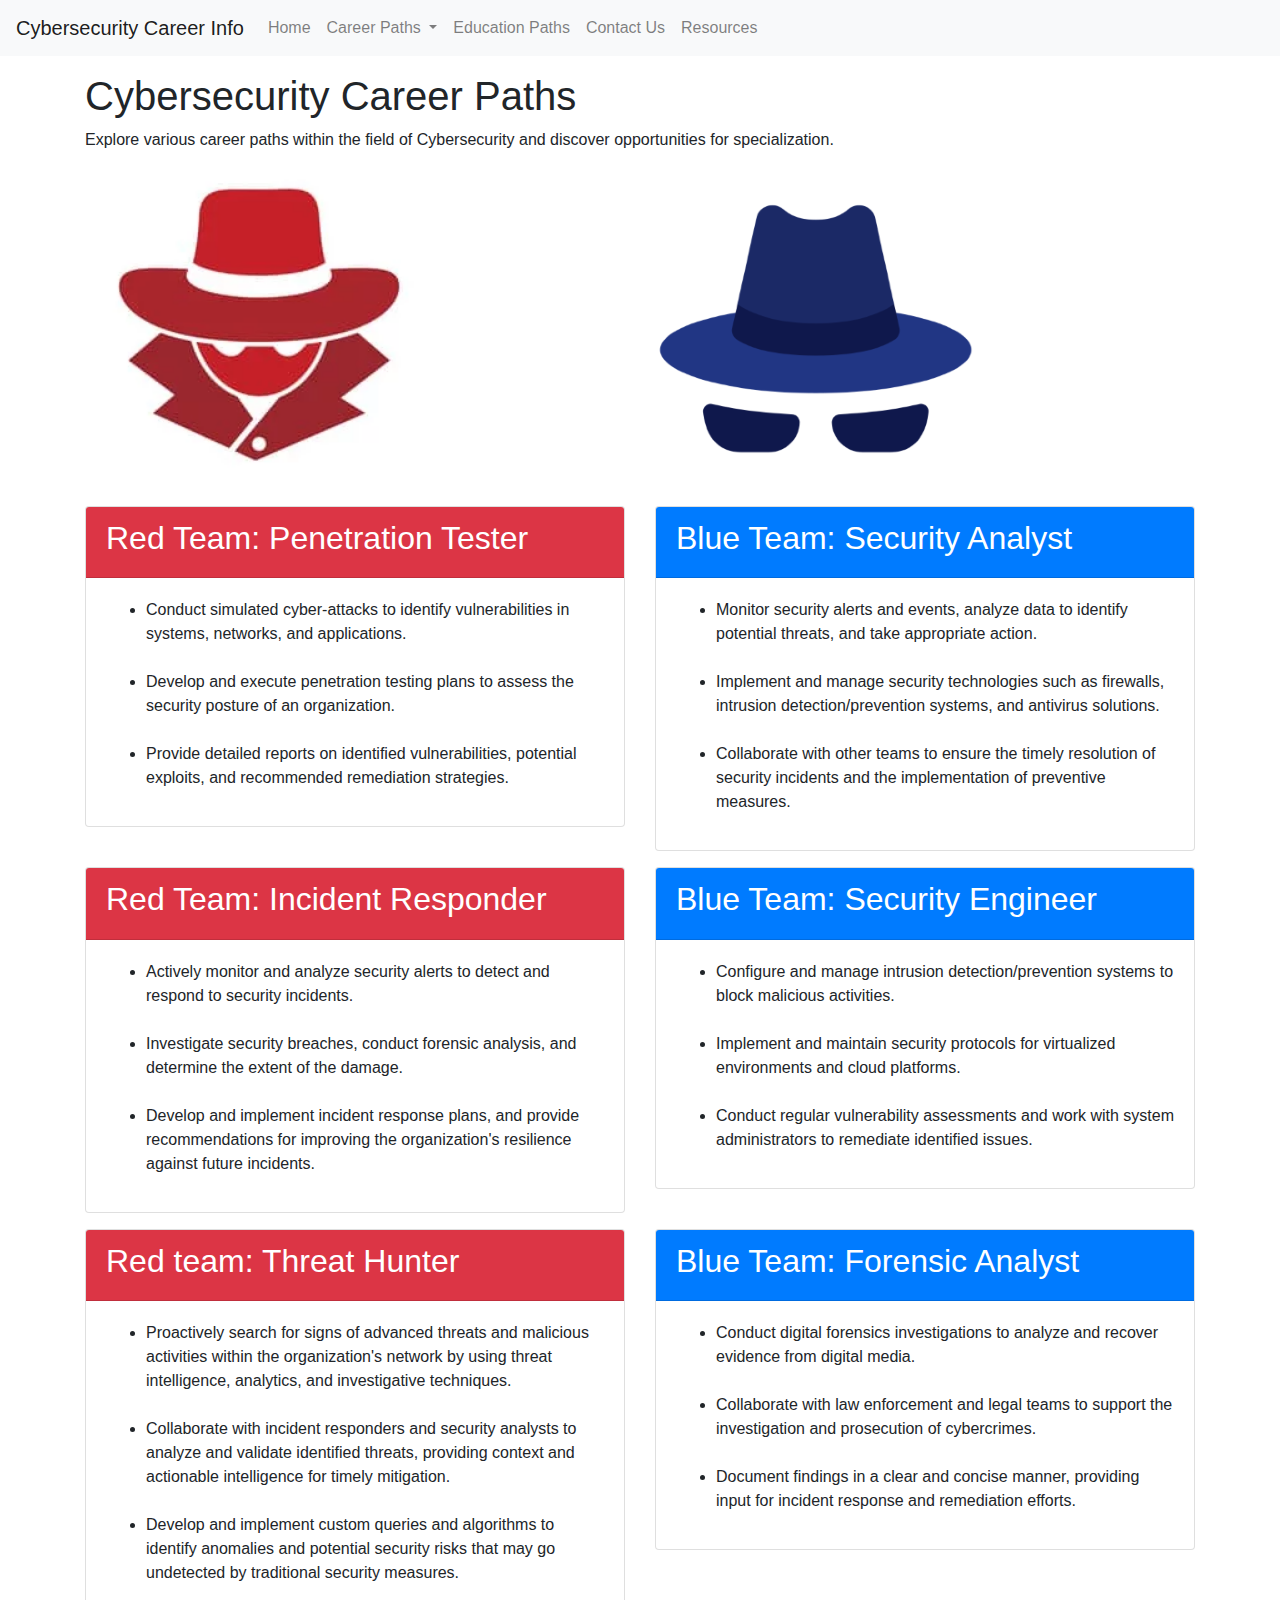
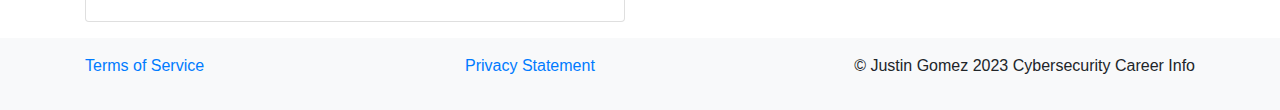
==== careerpaths.html @ e1d02715 "Commiting Index.html and Career Paths page" ====
<!-- DEVELOPER: Justin Gomez, IS117-003, Fall 2023 -->

<!DOCTYPE html>
<html lang="en">

<head>
    <meta charset="UTF-8">
    <meta name="viewport" content="width=device-width, initial-scale=1, shrink-to-fit=no">
    <link rel="stylesheet" href="https://stackpath.bootstrapcdn.com/bootstrap/4.5.2/css/bootstrap.min.css">
    <link rel="stylesheet" href="styles.css">
    <title>Career Paths - Cybersecurity Career Info</title>
</head>

<body>
    <body>
        <nav class="navbar navbar-expand-lg navbar-light bg-light">
            <a class="navbar-brand" href="index.html">Cybersecurity Career Info</a>
            <button class="navbar-toggler" type="button" data-toggle="collapse" data-target="#navbarNav"
                aria-controls="navbarNav" aria-expanded="false" aria-label="Toggle navigation">
                <span class="navbar-toggler-icon"></span>
            </button>
            <div class="collapse navbar-collapse" id="navbarNav">
                <ul class="navbar-nav mr-auto">
                    <li class="nav-item">
                        <a class="nav-link" href="index.html">Home</a>
                    </li>
                    <li class="nav-item dropdown">
                        <a class="nav-link dropdown-toggle" href="careerpaths.html" id="navbarDropdown" role="button"
                            data-toggle="dropdown" aria-haspopup="true" aria-expanded="false">
                            Career Paths
                        </a>
                        <div class="dropdown-menu" aria-labelledby="navbarDropdown">
                            <a class="dropdown-item" href="careerpathsBlueTeam.html">Subpath 1</a>
                            <a class="dropdown-item" href="careerpathsRedTeam.html">Subpath 2</a>
                        </div>
                    </li>
                    <li class="nav-item">
                        <a class="nav-link" href="education-paths.html">Education Paths</a>
                    </li>
                    <li class="nav-item">
                        <a class="nav-link" href="contact.html">Contact Us</a>
                    </li>
                    <li class="nav-item">
                        <a class="nav-link" href="resources.html">Resources</a>
                    </li>
                </ul>
            </div>
        </nav>

    <div class="container mt-3">
        <h1>Cybersecurity Career Paths</h1>
        <p>Explore various career paths within the field of Cybersecurity and discover opportunities for specialization.</p>
        
        <div class="row">
           
            <div class="col-md-6">
                <img src="/images/red hat.png" class="img-fluid mb-3" alt="Red Hat image">
                <div class="card mb-3">
                    <div class="card-header bg-danger text-white">
                        <h2>Red Team: Penetration Tester</h2>
                    </div>
                    <div class="card-body">
                        <ul>
                            <li>Conduct simulated cyber-attacks to identify vulnerabilities in systems, networks, and applications.</li>
                            <br>
                            <li>Develop and execute penetration testing plans to assess the security posture of an organization.</li>
                            <br>
                            <li>Provide detailed reports on identified vulnerabilities, potential exploits, and recommended remediation strategies.</li>
                        </ul>
                    </div>
                </div>
            </div>

            
            <div class="col-md-6">
                <img src="/images/blue hat.png" class="img-fluid mb-3" alt="Blue Hat image">
                <div class="card mb-3">
                    <div class="card-header bg-primary text-white">
                        <h2>Blue Team: Security Analyst </h2>
                    </div>
                    <div class="card-body">
                        <ul>
                            <li>Monitor security alerts and events, analyze data to identify potential threats, and take appropriate action.</li>
                            <br>
                            <li>Implement and manage security technologies such as firewalls, intrusion detection/prevention systems, and antivirus solutions.</li>
                            <br>
                            <li>Collaborate with other teams to ensure the timely resolution of security incidents and the implementation of preventive measures.</li>
                        </ul>
                    </div>
                </div>
            </div>

          
            <div class="col-md-6">
                <div class="card mb-3">
                    <div class="card-header bg-danger text-white">
                        <h2>Red Team: Incident Responder </h2>
                    </div>
                    <div class="card-body">
                        <ul>
                            <li>Actively monitor and analyze security alerts to detect and respond to security incidents.</li>
                            <br>
                            <li>Investigate security breaches, conduct forensic analysis, and determine the extent of the damage.</li>
                            <br>
                            <li>Develop and implement incident response plans, and provide recommendations for improving the organization's resilience against future incidents.</li>
                        </ul>
                    </div>
                </div>
            </div>

            
            <div class="col-md-6">
                <div class="card mb-3">
                    <div class="card-header bg-primary text-white">
                        <h2>Blue Team: Security Engineer</h2>
                    </div>
                    <div class="card-body">
                        <ul>
                            <li>Configure and manage intrusion detection/prevention systems to block malicious activities.</li>
                            <br>
                            <li>Implement and maintain security protocols for virtualized environments and cloud platforms.</li>
                            <br>
                            <li>Conduct regular vulnerability assessments and work with system administrators to remediate identified issues.</li>
                        </ul>
                    </div>
                </div>
            </div>
            
            <div class="col-md-6">
                <div class="card mb-3">
                    <div class="card-header bg-danger text-white">
                        <h2>Red team: Threat Hunter </h2>
                    </div>
                    <div class="card-body">
                        <ul>
                            <li>Proactively search for signs of advanced threats and malicious activities within the organization's network by using threat intelligence, analytics, and investigative techniques.</li>
                            <br>
                            <li>Collaborate with incident responders and security analysts to analyze and validate identified threats, providing context and actionable intelligence for timely mitigation.</li>
                            <br>
                            <li>Develop and implement custom queries and algorithms to identify anomalies and potential security risks that may go undetected by traditional security measures.</li>
                        </ul>
                    </div>
                    </div>
                </div>
                <div class="col-md-6">
                    <div class="card mb-3">
                        <div class="card-header bg-primary text-white">
                            <h2>Blue Team: Forensic Analyst</h2>
                        </div>
                        <div class="card-body">
                            <ul>
                                <li>Conduct digital forensics investigations to analyze and recover evidence from digital media.</li>
                                <br>
                                <li>Collaborate with law enforcement and legal teams to support the investigation and prosecution of cybercrimes.</li>
                                <br>
                                <li>Document findings in a clear and concise manner, providing input for incident response and remediation efforts.</li>
                            </ul>
                        </div>
                    </div>
                </div>
            </div>
        </div>
            </div>
            
            


    </div>

    <footer class="footer mt-auto py-3 bg-light">
        <div class="container">
            <div class="row">
                <div class="col-lg-4">
                    <p><a href="#">Terms of Service</a></p>
                </div>
                <div class="col-lg-4">
                    <p><a href="#">Privacy Statement</a></p>
                </div>
                <div class="col-lg-4 text-right">
                    <p>&copy; Justin Gomez 2023 Cybersecurity Career Info</p>
                </div>
            </div>
        </div>
    </footer>



    <script src="https://stackpath.bootstrapcdn.com/bootstrap/4.5.2/js/bootstrap.min.js"></script>
</body>

</html>
---- styles.css ----
/*DEVELOPER: Justin Gomez, IS117-003, Fall 2023*/
 .nav-item:hover .dropdown-menu {
         display: block;
        }
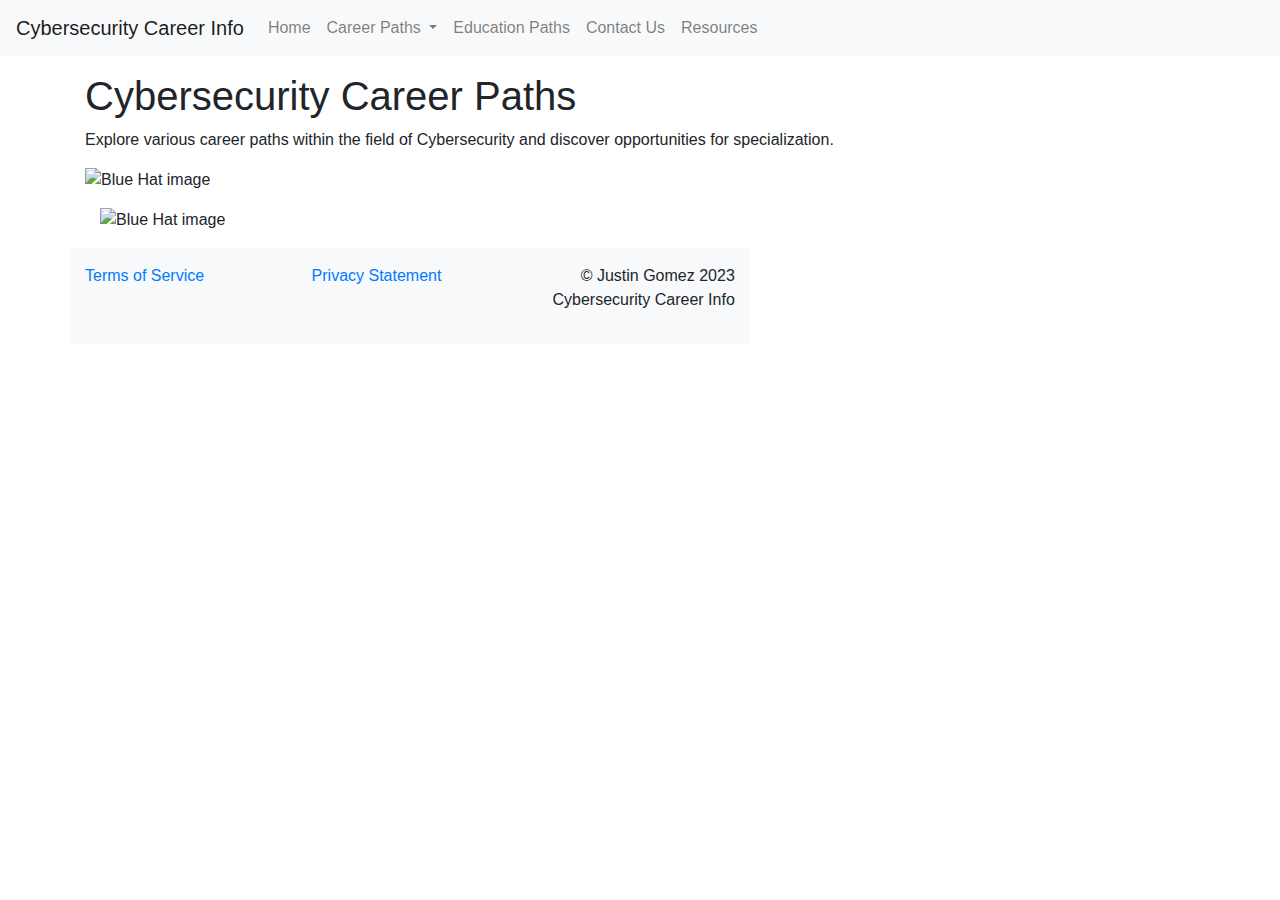
==== commit adda0207: "Changing formatting of pages" ====
--- a/careerpaths.html
+++ b/careerpaths.html
@@ -30,8 +30,8 @@
                             Career Paths
                         </a>
                         <div class="dropdown-menu" aria-labelledby="navbarDropdown">
-                            <a class="dropdown-item" href="careerpathsBlueTeam.html">Subpath 1</a>
-                            <a class="dropdown-item" href="careerpathsRedTeam.html">Subpath 2</a>
+                            <a class="dropdown-item" href="careerpathsBlueTeam.html">Blue Team</a>
+                            <a class="dropdown-item" href="careerpathsRedTeam.html">Red Team</a>
                         </div>
                     </li>
                     <li class="nav-item">
@@ -54,118 +54,19 @@
         <div class="row">
            
             <div class="col-md-6">
-                <img src="/images/red hat.png" class="img-fluid mb-3" alt="Red Hat image">
-                <div class="card mb-3">
-                    <div class="card-header bg-danger text-white">
-                        <h2>Red Team: Penetration Tester</h2>
-                    </div>
-                    <div class="card-body">
-                        <ul>
-                            <li>Conduct simulated cyber-attacks to identify vulnerabilities in systems, networks, and applications.</li>
-                            <br>
-                            <li>Develop and execute penetration testing plans to assess the security posture of an organization.</li>
-                            <br>
-                            <li>Provide detailed reports on identified vulnerabilities, potential exploits, and recommended remediation strategies.</li>
-                        </ul>
-                    </div>
-                </div>
-            </div>
+                <a href="careerpathsRedTeam.html"></a><img src="Final-Project-IS-117/images/red_hat.png" class="img-fluid mb-3" alt="Blue Hat image"></a>
+
 
             
             <div class="col-md-6">
-                <img src="/images/blue hat.png" class="img-fluid mb-3" alt="Blue Hat image">
-                <div class="card mb-3">
-                    <div class="card-header bg-primary text-white">
-                        <h2>Blue Team: Security Analyst </h2>
-                    </div>
-                    <div class="card-body">
-                        <ul>
-                            <li>Monitor security alerts and events, analyze data to identify potential threats, and take appropriate action.</li>
-                            <br>
-                            <li>Implement and manage security technologies such as firewalls, intrusion detection/prevention systems, and antivirus solutions.</li>
-                            <br>
-                            <li>Collaborate with other teams to ensure the timely resolution of security incidents and the implementation of preventive measures.</li>
-                        </ul>
-                    </div>
-                </div>
-            </div>
+                <a href="careerpathsBlueTeam.html"></a><img src="Final-Project-IS-117/images/blue_hat.png" class="img-fluid mb-3" alt="Blue Hat image"></a>
 
-          
-            <div class="col-md-6">
-                <div class="card mb-3">
-                    <div class="card-header bg-danger text-white">
-                        <h2>Red Team: Incident Responder </h2>
-                    </div>
-                    <div class="card-body">
-                        <ul>
-                            <li>Actively monitor and analyze security alerts to detect and respond to security incidents.</li>
-                            <br>
-                            <li>Investigate security breaches, conduct forensic analysis, and determine the extent of the damage.</li>
-                            <br>
-                            <li>Develop and implement incident response plans, and provide recommendations for improving the organization's resilience against future incidents.</li>
-                        </ul>
-                    </div>
-                </div>
-            </div>
 
-            
-            <div class="col-md-6">
-                <div class="card mb-3">
-                    <div class="card-header bg-primary text-white">
-                        <h2>Blue Team: Security Engineer</h2>
-                    </div>
-                    <div class="card-body">
-                        <ul>
-                            <li>Configure and manage intrusion detection/prevention systems to block malicious activities.</li>
-                            <br>
-                            <li>Implement and maintain security protocols for virtualized environments and cloud platforms.</li>
-                            <br>
-                            <li>Conduct regular vulnerability assessments and work with system administrators to remediate identified issues.</li>
-                        </ul>
-                    </div>
-                </div>
-            </div>
-            
-            <div class="col-md-6">
-                <div class="card mb-3">
-                    <div class="card-header bg-danger text-white">
-                        <h2>Red team: Threat Hunter </h2>
-                    </div>
-                    <div class="card-body">
-                        <ul>
-                            <li>Proactively search for signs of advanced threats and malicious activities within the organization's network by using threat intelligence, analytics, and investigative techniques.</li>
-                            <br>
-                            <li>Collaborate with incident responders and security analysts to analyze and validate identified threats, providing context and actionable intelligence for timely mitigation.</li>
-                            <br>
-                            <li>Develop and implement custom queries and algorithms to identify anomalies and potential security risks that may go undetected by traditional security measures.</li>
-                        </ul>
-                    </div>
-                    </div>
-                </div>
-                <div class="col-md-6">
-                    <div class="card mb-3">
-                        <div class="card-header bg-primary text-white">
-                            <h2>Blue Team: Forensic Analyst</h2>
-                        </div>
-                        <div class="card-body">
-                            <ul>
-                                <li>Conduct digital forensics investigations to analyze and recover evidence from digital media.</li>
-                                <br>
-                                <li>Collaborate with law enforcement and legal teams to support the investigation and prosecution of cybercrimes.</li>
-                                <br>
-                                <li>Document findings in a clear and concise manner, providing input for incident response and remediation efforts.</li>
-                            </ul>
-                        </div>
-                    </div>
-                </div>
-            </div>
-        </div>
-            </div>
-            
             
 
 
     </div>
+</div>
 
     <footer class="footer mt-auto py-3 bg-light">
         <div class="container">
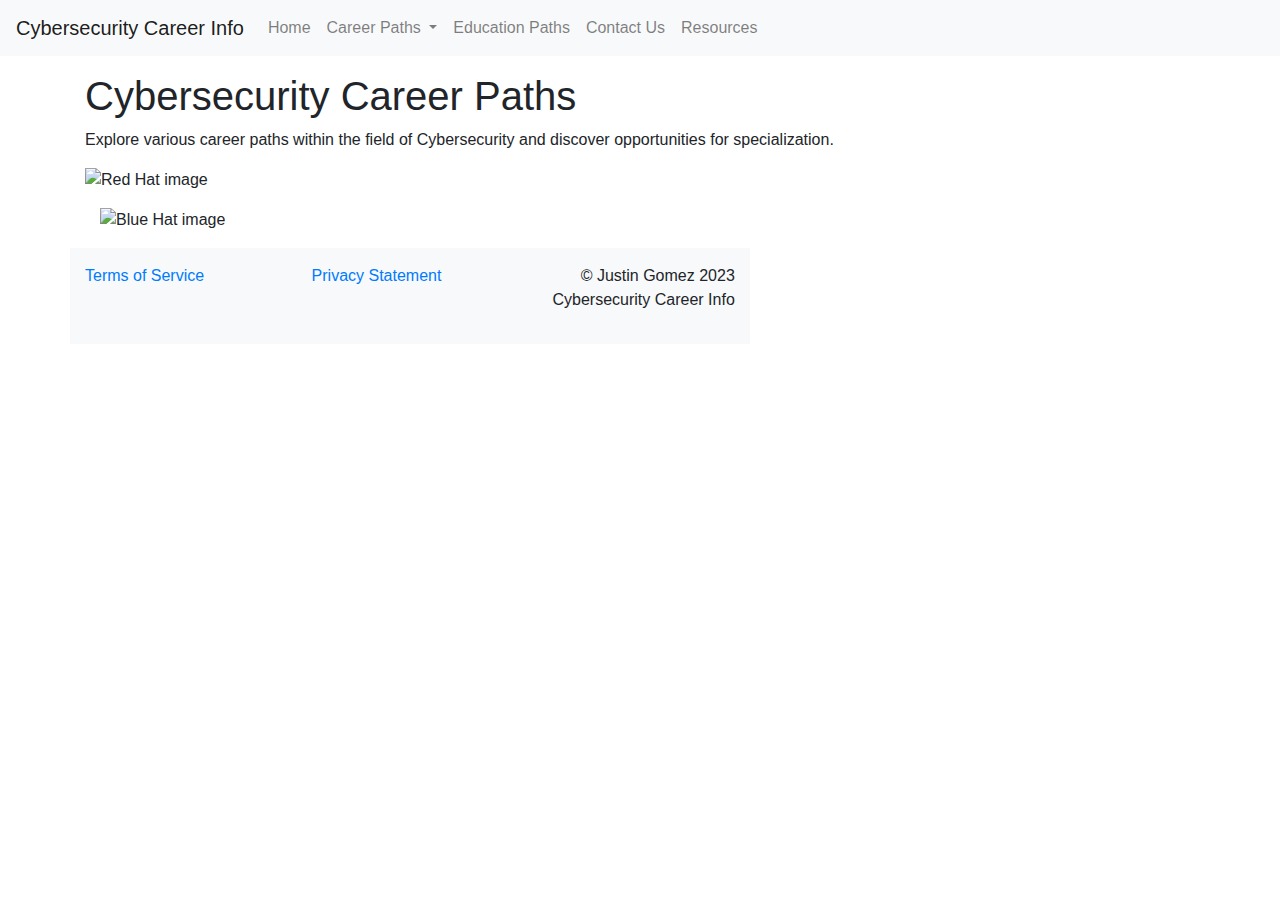
==== commit 9c47da5e: "Changing formatting of pages and making edits to file paths" ====
--- a/careerpaths.html
+++ b/careerpaths.html
@@ -54,12 +54,12 @@
         <div class="row">
            
             <div class="col-md-6">
-                <a href="careerpathsRedTeam.html"></a><img src="Final-Project-IS-117/images/red_hat.png" class="img-fluid mb-3" alt="Blue Hat image"></a>
+                <a href="careerpathsRedTeam.html"></a><img src="/Final-Project-IS-117/images/red_hat.png" class="img-fluid mb-3" alt="Red Hat image"></a>
 
 
             
             <div class="col-md-6">
-                <a href="careerpathsBlueTeam.html"></a><img src="Final-Project-IS-117/images/blue_hat.png" class="img-fluid mb-3" alt="Blue Hat image"></a>
+                <a href="careerpathsBlueTeam.html"></a><img src="/Final-Project-IS-117/images/blue_hat.png" class="img-fluid mb-3" alt="Blue Hat image"></a>
 
 
             
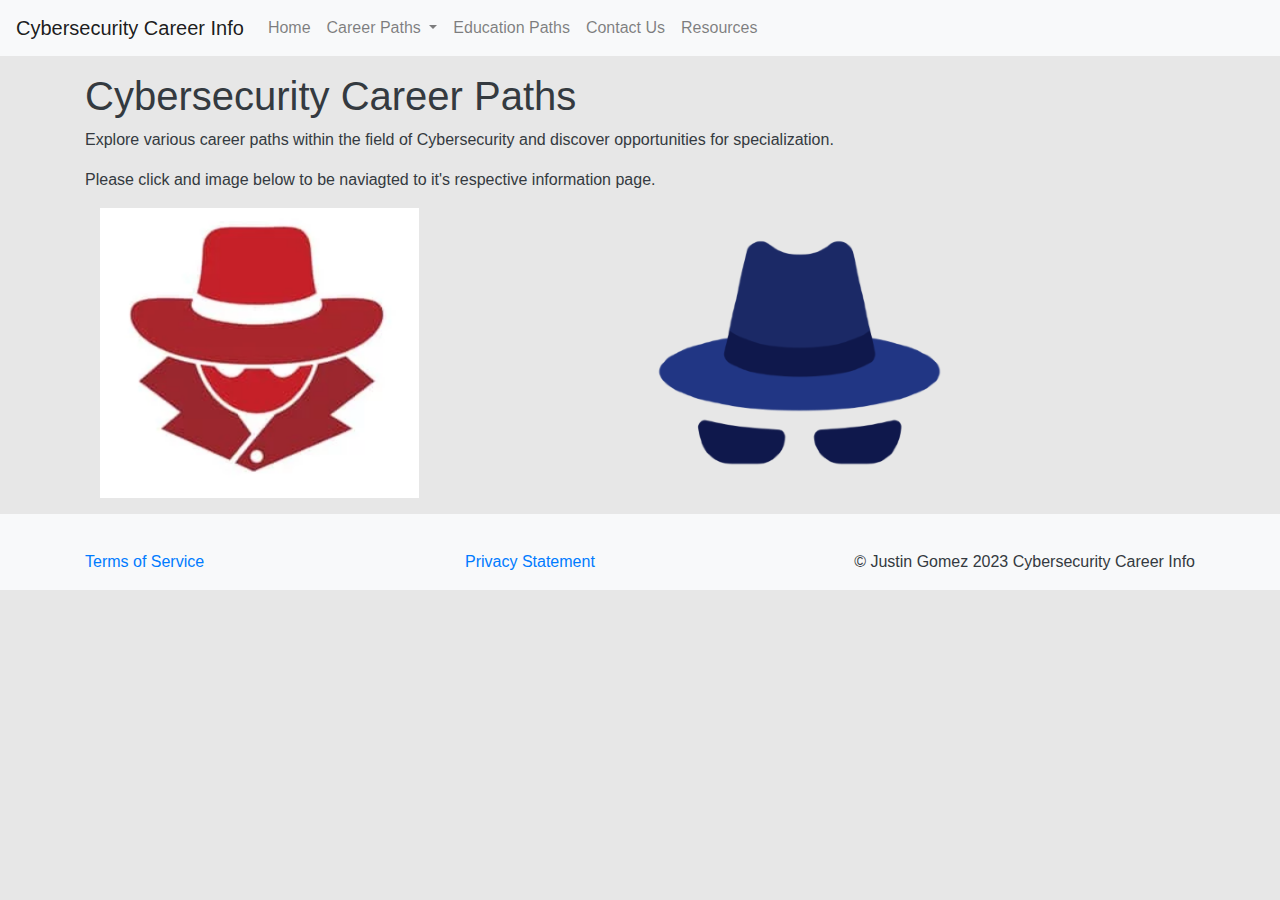
==== commit edd557f7: "Final commit with all pages and edits" ====
--- a/careerpaths.html
+++ b/careerpaths.html
@@ -35,10 +35,10 @@
                         </div>
                     </li>
                     <li class="nav-item">
-                        <a class="nav-link" href="education-paths.html">Education Paths</a>
+                        <a class="nav-link" href="educationpaths.html">Education Paths</a>
                     </li>
                     <li class="nav-item">
-                        <a class="nav-link" href="contact.html">Contact Us</a>
+                        <a class="nav-link" href="contactus.html">Contact Us</a>
                     </li>
                     <li class="nav-item">
                         <a class="nav-link" href="resources.html">Resources</a>
@@ -50,16 +50,26 @@
     <div class="container mt-3">
         <h1>Cybersecurity Career Paths</h1>
         <p>Explore various career paths within the field of Cybersecurity and discover opportunities for specialization.</p>
+        <p>Please click and image below to be naviagted to it's respective information page.</p>
         
-        <div class="row">
-           
-            <div class="col-md-6">
-                <a href="careerpathsRedTeam.html"></a><img src="/Final-Project-IS-117/images/red_hat.png" class="img-fluid mb-3" alt="Red Hat image"></a>
-
-
-            
-            <div class="col-md-6">
-                <a href="careerpathsBlueTeam.html"></a><img src="/Final-Project-IS-117/images/blue_hat.png" class="img-fluid mb-3" alt="Blue Hat image"></a>
+        <div class="col">
+            <div class="row">
+                
+                <div class="col-md-6">
+                    <a href="careerpathsRedTeam.html">
+                        <img src="/images/red_hat.png" class="img-fluid mb-3" alt="Red Hat image">
+                    </a>
+                </div>
+        
+                <div class="col-md-6">
+                    <a href="careerpathsBlueTeam.html">
+                        <img src="/images/blue_hat.png" class="img-fluid mb-3" alt="Blue Hat image">
+                    </a>
+                </div>
+            </div>
+        </div>
+        
+                
 
 
             
@@ -68,21 +78,22 @@
     </div>
 </div>
 
-    <footer class="footer mt-auto py-3 bg-light">
-        <div class="container">
-            <div class="row">
-                <div class="col-lg-4">
-                    <p><a href="#">Terms of Service</a></p>
-                </div>
-                <div class="col-lg-4">
-                    <p><a href="#">Privacy Statement</a></p>
-                </div>
-                <div class="col-lg-4 text-right">
-                    <p>&copy; Justin Gomez 2023 Cybersecurity Career Info</p>
-                </div>
+<footer class="footer mt-auto py-3 bg-light">
+    <div class="container">
+        <div class="row">
+            <div class="col-lg-4">
+                <p><a href="termsofservice.html">Terms of Service</a></p>
+            </div>
+            <div class="col-lg-4">
+                <p><a href="privacystatement.html">Privacy Statement</a></p>
+            </div>
+            <div class="col-lg-4 text-right">
+                <p>&copy; Justin Gomez 2023 Cybersecurity Career Info</p>
             </div>
         </div>
-    </footer>
+    </div>
+
+</footer>
 
 
 
--- a/styles.css
+++ b/styles.css
@@ -2,3 +2,27 @@
  .nav-item:hover .dropdown-menu {
          display: block;
         }
+
+
+body {
+        background-color: #e7e7e7; 
+        color: #343a40;
+    }
+    
+    .container {
+        margin-top: 20px;
+    }
+    
+    
+    .card {
+        margin-bottom: 20px;
+    }
+    
+    .footer {
+        background-color: #6b6b6b; 
+    }
+    
+    .footer p {
+        margin-bottom: 0; 
+    }
+    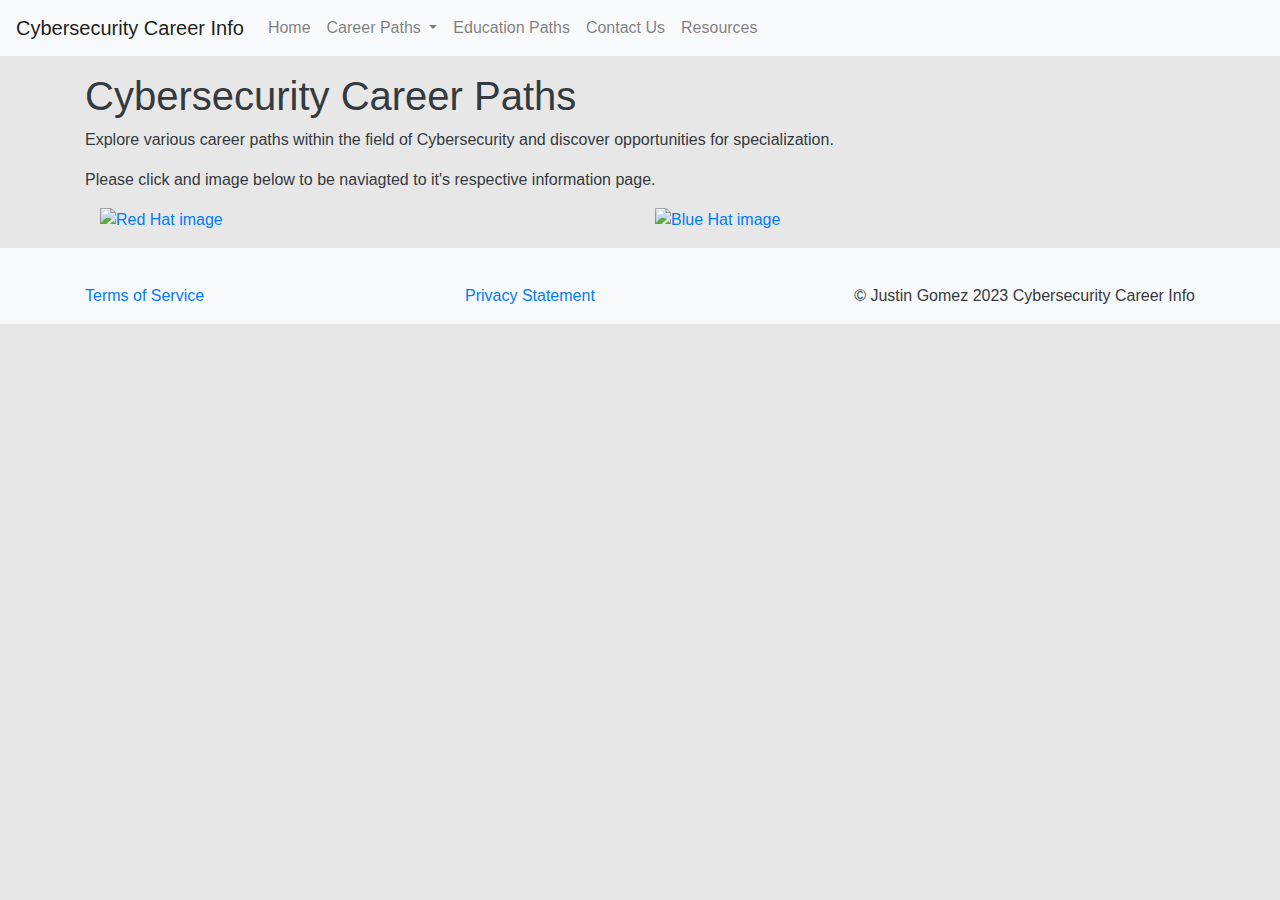
==== commit 02bf3a54: "Fixed images display issues with Github Pages" ====
--- a/careerpaths.html
+++ b/careerpaths.html
@@ -57,13 +57,13 @@
                 
                 <div class="col-md-6">
                     <a href="careerpathsRedTeam.html">
-                        <img src="/images/red_hat.png" class="img-fluid mb-3" alt="Red Hat image">
+                        <img src="/Final-Project-IS-117/images/red_hat.png" class="img-fluid mb-3" alt="Red Hat image">
                     </a>
                 </div>
         
                 <div class="col-md-6">
                     <a href="careerpathsBlueTeam.html">
-                        <img src="/images/blue_hat.png" class="img-fluid mb-3" alt="Blue Hat image">
+                        <img src="/Final-Project-IS-117/images/blue_hat.png" class="img-fluid mb-3" alt="Blue Hat image">
                     </a>
                 </div>
             </div>
